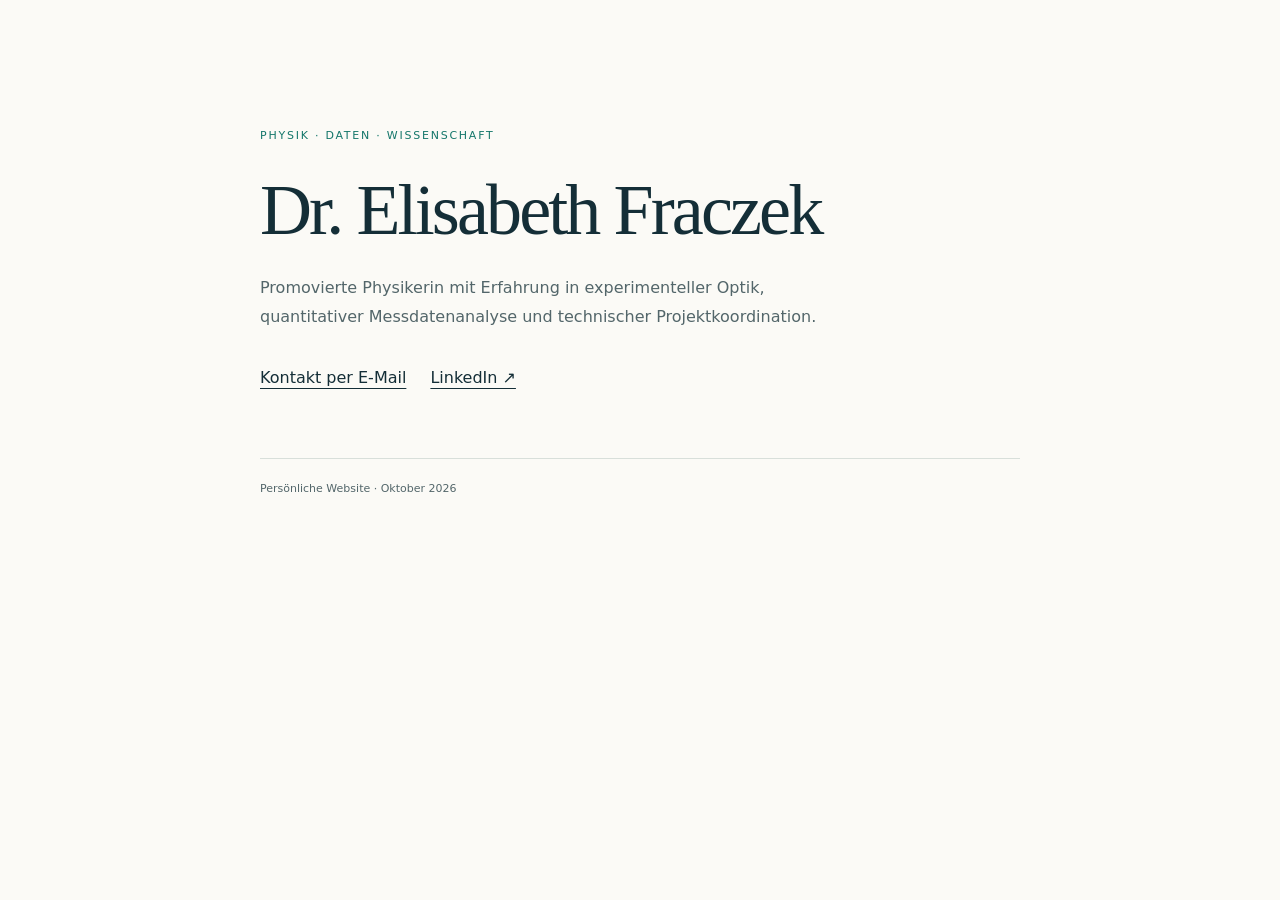
==== index.html @ 19faf846 "Add files via upload Website init" ====
<!doctype html>
<html lang="de"><head><meta charset="utf-8"><meta name="viewport" content="width=device-width,initial-scale=1"><meta name="robots" content="noindex,nofollow,noarchive"><meta name="description" content="Dr. Elisabeth Fraczek — Physik, Datenanalyse und wissenschaftliche Zusammenarbeit."><title>Dr. Elisabeth Fraczek</title><style>
*{box-sizing:border-box}body{margin:0;background:#fbfaf6;color:#142e37;font:16px/1.8 system-ui,-apple-system,'Segoe UI',sans-serif}main{width:min(760px,calc(100% - 48px));margin:14vh auto 60px}.eyebrow{text-transform:uppercase;letter-spacing:.16em;font-size:11px;color:#14766a}h1{font:clamp(42px,7vw,72px)/1.12 Georgia,serif;letter-spacing:-.04em;margin:24px 0}p{max-width:580px;color:#53666a}nav{display:flex;gap:24px;flex-wrap:wrap;margin-top:32px}a{color:#142e37;text-underline-offset:5px}a:focus-visible{outline:3px solid #14766a;outline-offset:5px}footer{border-top:1px solid #d8dfda;margin-top:65px;padding-top:20px;font-size:11px;color:#53666a}
</style></head><body><main><div class="eyebrow">Physik · Daten · Wissenschaft</div><h1>Dr. Elisabeth Fraczek</h1><p>Promovierte Physikerin mit Erfahrung in experimenteller Optik, quantitativer Messdatenanalyse und technischer Projektkoordination.</p><nav aria-label="Kontakt"><a href="mailto:elisabeth.fraczek@proton.me">Kontakt per E-Mail</a><a href="https://www.linkedin.com/in/elisabeth-fraczek" rel="noopener noreferrer" target="_blank">LinkedIn ↗</a></nav><footer>Persönliche Website · Oktober 2026</footer></main></body></html>
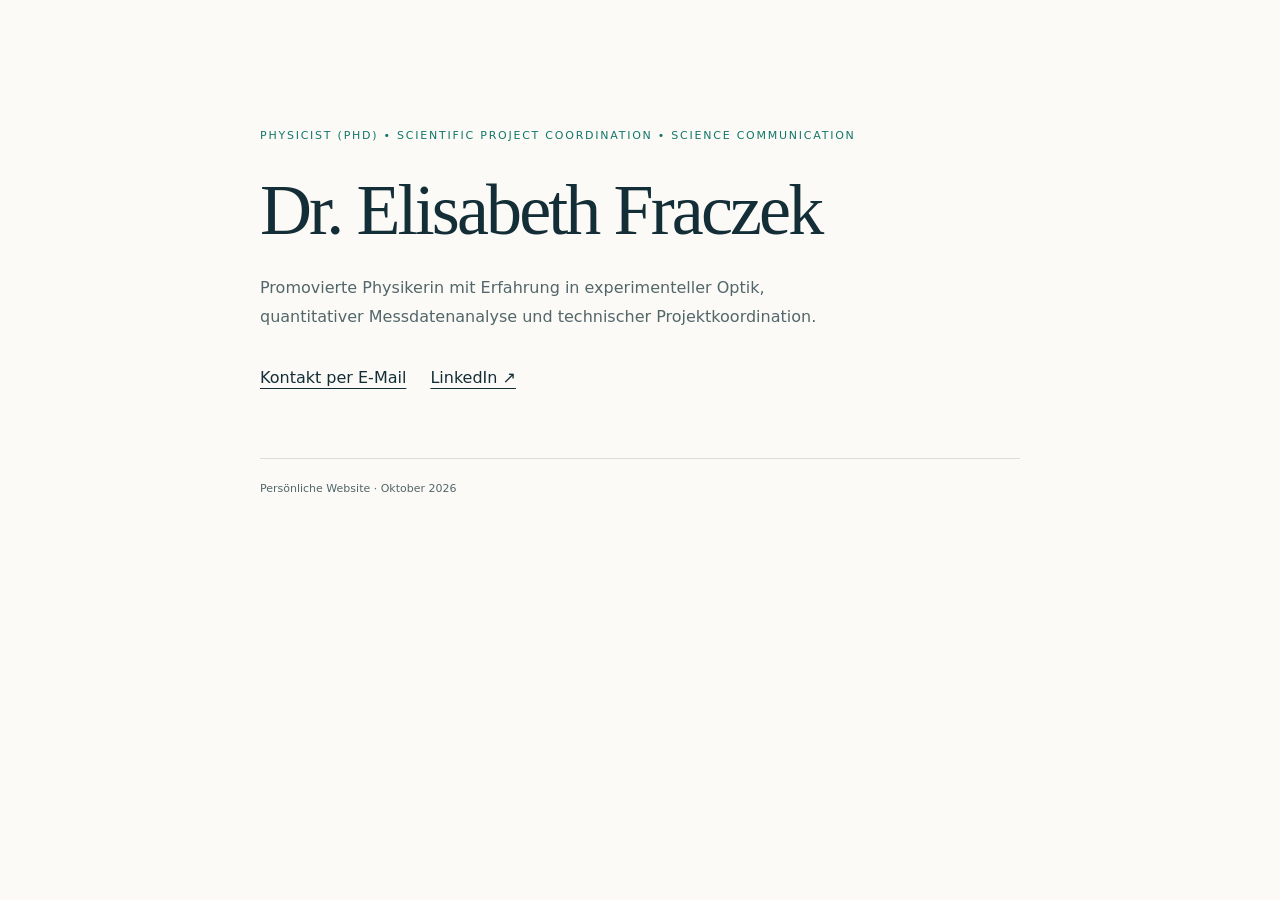
==== commit b8cbaa95: "Init" ====
--- a/index.html
+++ b/index.html
@@ -1,4 +1,114 @@
 <!doctype html>
-<html lang="de"><head><meta charset="utf-8"><meta name="viewport" content="width=device-width,initial-scale=1"><meta name="robots" content="noindex,nofollow,noarchive"><meta name="description" content="Dr. Elisabeth Fraczek — Physik, Datenanalyse und wissenschaftliche Zusammenarbeit."><title>Dr. Elisabeth Fraczek</title><style>
-*{box-sizing:border-box}body{margin:0;background:#fbfaf6;color:#142e37;font:16px/1.8 system-ui,-apple-system,'Segoe UI',sans-serif}main{width:min(760px,calc(100% - 48px));margin:14vh auto 60px}.eyebrow{text-transform:uppercase;letter-spacing:.16em;font-size:11px;color:#14766a}h1{font:clamp(42px,7vw,72px)/1.12 Georgia,serif;letter-spacing:-.04em;margin:24px 0}p{max-width:580px;color:#53666a}nav{display:flex;gap:24px;flex-wrap:wrap;margin-top:32px}a{color:#142e37;text-underline-offset:5px}a:focus-visible{outline:3px solid #14766a;outline-offset:5px}footer{border-top:1px solid #d8dfda;margin-top:65px;padding-top:20px;font-size:11px;color:#53666a}
-</style></head><body><main><div class="eyebrow">Physik · Daten · Wissenschaft</div><h1>Dr. Elisabeth Fraczek</h1><p>Promovierte Physikerin mit Erfahrung in experimenteller Optik, quantitativer Messdatenanalyse und technischer Projektkoordination.</p><nav aria-label="Kontakt"><a href="mailto:elisabeth.fraczek@proton.me">Kontakt per E-Mail</a><a href="https://www.linkedin.com/in/elisabeth-fraczek" rel="noopener noreferrer" target="_blank">LinkedIn ↗</a></nav><footer>Persönliche Website · Oktober 2026</footer></main></body></html>
+<html lang="de">
+  <head>
+    <!-- Grundeinstellungen und Beschreibung der Seite -->
+    <meta charset="utf-8">
+    <meta name="viewport" content="width=device-width,initial-scale=1">
+    <meta name="robots" content="noindex,nofollow,noarchive">
+    <meta
+      name="description"
+      content="Dr. Elisabeth Fraczek — Physik, Datenanalyse und wissenschaftliche Zusammenarbeit."
+    >
+
+    <!-- Titel im Browser-Tab -->
+    <title>Dr. Elisabeth Fraczek</title>
+
+    <style>
+      /* Grundlayout und Farben */
+      * {
+        box-sizing: border-box;
+      }
+
+      body {
+        margin: 0;
+        background: #fbfaf6;
+        color: #142e37;
+        font: 16px/1.8 system-ui,-apple-system,'Segoe UI',sans-serif;
+      }
+
+      main {
+        width: min(760px,calc(100% - 48px));
+        margin: 14vh auto 60px;
+      }
+
+      /* Themenzeile, Name und Profiltext */
+      .eyebrow {
+        text-transform: uppercase;
+        letter-spacing: .16em;
+        font-size: 11px;
+        color: #14766a;
+      }
+
+      h1 {
+        font: clamp(42px,7vw,72px)/1.12 Georgia,serif;
+        letter-spacing: -.04em;
+        margin: 24px 0;
+      }
+
+      p {
+        max-width: 580px;
+        color: #53666a;
+      }
+
+      /* Kontaktlinks */
+      nav {
+        display: flex;
+        gap: 24px;
+        flex-wrap: wrap;
+        margin-top: 32px;
+      }
+
+      a {
+        color: #142e37;
+        text-underline-offset: 5px;
+      }
+
+      a:focus-visible {
+        outline: 3px solid #14766a;
+        outline-offset: 5px;
+      }
+
+      /* Fußzeile */
+      footer {
+        border-top: 1px solid #d8dfda;
+        margin-top: 65px;
+        padding-top: 20px;
+        font-size: 11px;
+        color: #53666a;
+      }
+    </style>
+  </head>
+
+  <body>
+    <main>
+      <!-- Themenzeile: Hier kannst du deine Schwerpunkte ändern. -->
+      <div class="eyebrow">Physicist (PhD) • Scientific Project Coordination • Science Communication</div>
+
+      <!-- Name und Kurzprofil: Diesen Text kannst du direkt bearbeiten. -->
+      <h1>Dr. Elisabeth Fraczek</h1>
+
+      <p>
+        Promovierte Physikerin mit Erfahrung in experimenteller Optik,
+        quantitativer Messdatenanalyse und technischer Projektkoordination.
+      </p>
+
+      <!-- Kontakt: E-Mail-Adresse und LinkedIn-URL stehen jeweils im href-Attribut. -->
+      <nav aria-label="Kontakt">
+        <a href="mailto:elisabeth.fraczek@proton.me">
+          Kontakt per E-Mail
+        </a>
+
+        <a
+          href="https://www.linkedin.com/in/elisabeth-fraczek"
+          rel="noopener noreferrer"
+          target="_blank"
+        >
+          LinkedIn ↗
+        </a>
+      </nav>
+
+      <!-- Fußzeile: Bezeichnung und Datum kannst du hier anpassen. -->
+      <footer>Persönliche Website · Oktober 2026</footer>
+    </main>
+  </body>
+</html>
